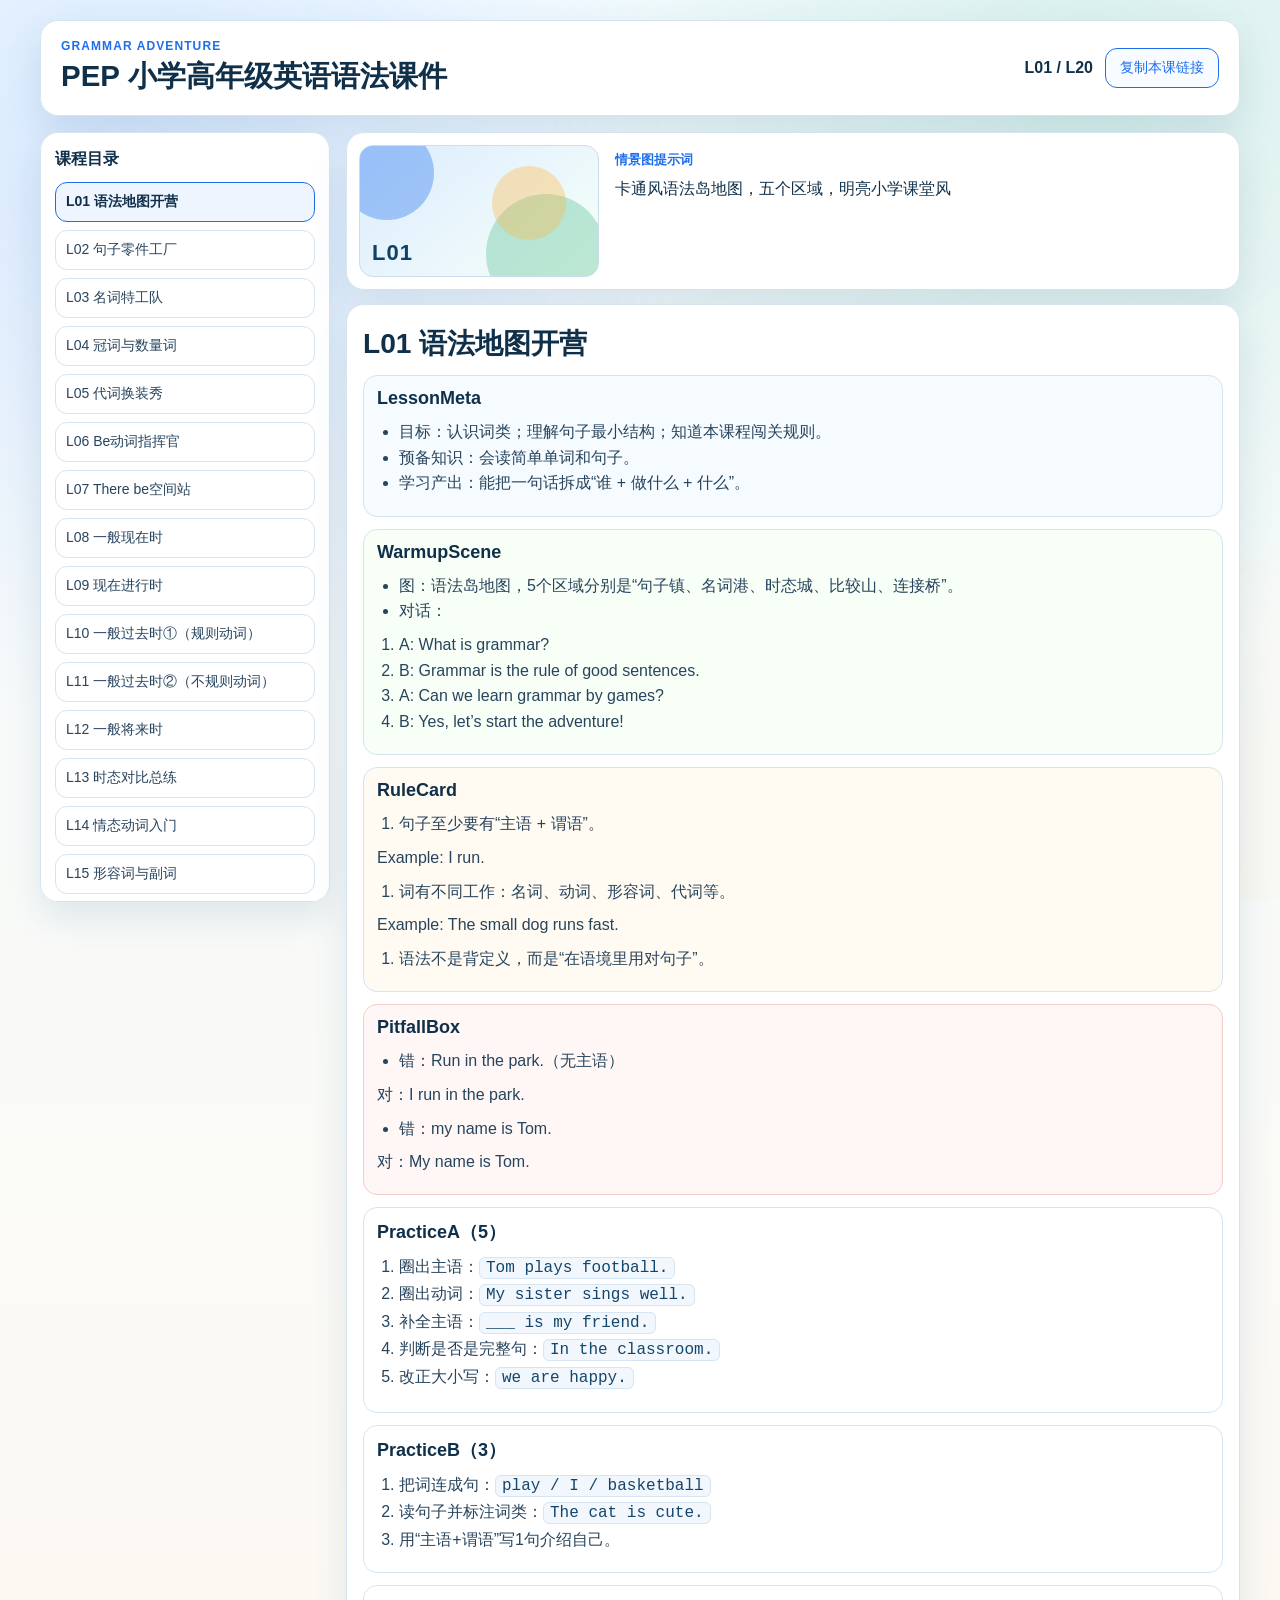
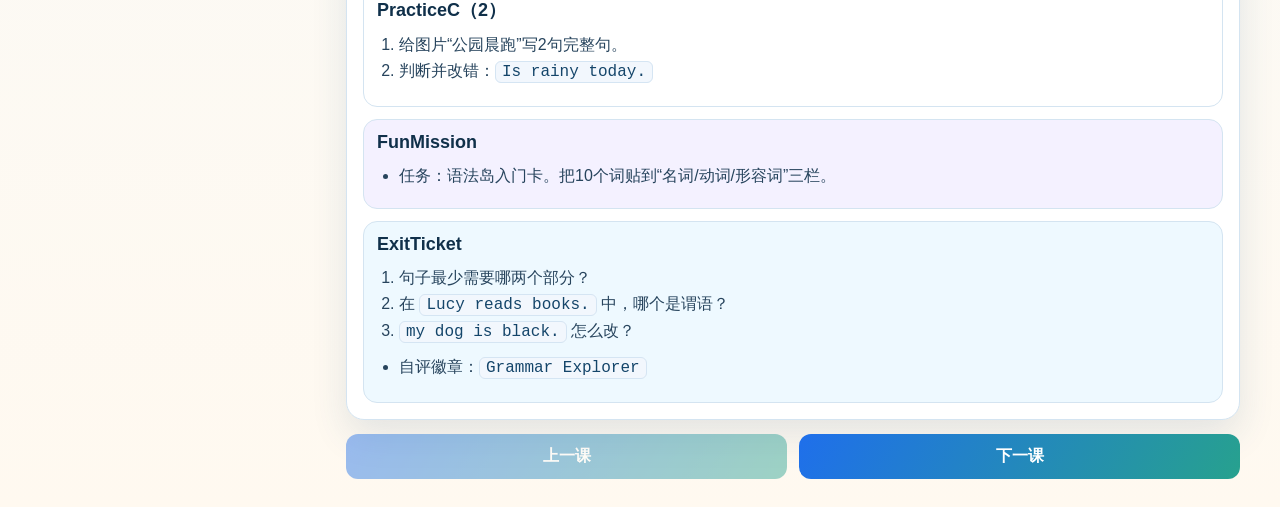
==== PEP_Grammar_Courseware/web/index.html @ ebc8aeed "Add PEP grammar web courseware and lesson materials" ====
<!doctype html>
<html lang="zh-CN">
<head>
  <meta charset="UTF-8">
  <meta name="viewport" content="width=device-width, initial-scale=1.0">
  <title>PEP 语法大冒险 · 小学高年级</title>
  <link rel="stylesheet" href="./styles.css">
</head>
<body>
  <div class="bg-layer" aria-hidden="true"></div>
  <div class="app-shell">
    <header class="topbar">
      <div class="brand">
        <p class="brand-kicker">Grammar Adventure</p>
        <h1>PEP 小学高年级英语语法课件</h1>
      </div>
      <div class="topbar-actions">
        <p id="progress-text" class="progress-text">L01 / L20</p>
        <button id="copy-link-btn" class="ghost-btn" type="button">复制本课链接</button>
      </div>
    </header>

    <div class="content-grid">
      <aside class="lesson-nav">
        <p class="nav-title">课程目录</p>
        <ul id="lesson-list" class="lesson-list"></ul>
      </aside>

      <main class="lesson-main">
        <section class="scene-banner">
          <div class="scene-visual">
            <div class="blob blob-a"></div>
            <div class="blob blob-b"></div>
            <div class="blob blob-c"></div>
            <p id="scene-id" class="scene-id">L01</p>
          </div>
          <div class="scene-meta">
            <p class="scene-label">情景图提示词</p>
            <p id="scene-prompt" class="scene-prompt"></p>
          </div>
        </section>

        <article class="lesson-paper">
          <header class="lesson-header">
            <h2 id="lesson-title"></h2>
          </header>
          <div id="lesson-content" class="lesson-content"></div>
        </article>

        <nav class="pager">
          <button id="prev-btn" class="page-btn" type="button">上一课</button>
          <button id="next-btn" class="page-btn" type="button">下一课</button>
        </nav>
      </main>
    </div>
  </div>

  <script src="./lessons-data.js"></script>
  <script src="./app.js"></script>
</body>
</html>
---- PEP_Grammar_Courseware/web/styles.css ----
:root {
  --bg-top: #f4fbff;
  --bg-bottom: #fff9f0;
  --ink-strong: #10304a;
  --ink-body: #27445d;
  --brand-main: #1f6feb;
  --brand-aux: #25a66a;
  --accent: #ffb43d;
  --danger: #e15a52;
  --card: #ffffff;
  --line: #d4e4f1;
  --shadow: 0 16px 36px rgba(30, 84, 122, 0.12);
}

* {
  box-sizing: border-box;
}

body {
  margin: 0;
  font-family: "Trebuchet MS", "Segoe UI", "PingFang SC", "Microsoft YaHei", sans-serif;
  color: var(--ink-body);
  background: linear-gradient(180deg, var(--bg-top), var(--bg-bottom));
  min-height: 100vh;
}

.bg-layer {
  position: fixed;
  inset: 0;
  background:
    radial-gradient(circle at 10% 20%, rgba(43, 127, 255, 0.15), transparent 40%),
    radial-gradient(circle at 85% 10%, rgba(66, 184, 131, 0.16), transparent 42%),
    radial-gradient(circle at 70% 90%, rgba(255, 176, 32, 0.12), transparent 40%);
  z-index: -1;
}

.app-shell {
  width: min(1200px, 94vw);
  margin: 20px auto 28px;
}

.topbar {
  background: var(--card);
  border: 1px solid var(--line);
  border-radius: 18px;
  padding: 18px 20px;
  display: flex;
  gap: 20px;
  justify-content: space-between;
  align-items: center;
  box-shadow: var(--shadow);
}

.brand-kicker {
  margin: 0 0 4px;
  font-size: 12px;
  letter-spacing: 1.1px;
  color: var(--brand-main);
  text-transform: uppercase;
  font-weight: 700;
}

.brand h1 {
  margin: 0;
  color: var(--ink-strong);
  font-size: clamp(20px, 2.3vw, 30px);
}

.topbar-actions {
  display: flex;
  align-items: center;
  gap: 12px;
}

.progress-text {
  margin: 0;
  color: var(--ink-strong);
  font-weight: 700;
}

.ghost-btn {
  border: 1px solid var(--brand-main);
  color: var(--brand-main);
  background: #f8fbff;
  border-radius: 12px;
  padding: 10px 14px;
  font-size: 14px;
  cursor: pointer;
}

.ghost-btn:hover {
  background: #ecf5ff;
}

.content-grid {
  margin-top: 16px;
  display: grid;
  grid-template-columns: 290px 1fr;
  gap: 16px;
}

.lesson-nav {
  background: var(--card);
  border: 1px solid var(--line);
  border-radius: 18px;
  padding: 16px 14px;
  box-shadow: var(--shadow);
  max-height: calc(100vh - 130px);
  overflow: auto;
}

.nav-title {
  margin: 0 0 12px;
  font-weight: 700;
  color: var(--ink-strong);
}

.lesson-list {
  list-style: none;
  margin: 0;
  padding: 0;
  display: grid;
  gap: 8px;
}

.lesson-link {
  display: block;
  width: 100%;
  text-align: left;
  border: 1px solid var(--line);
  background: #fff;
  border-radius: 12px;
  padding: 10px;
  cursor: pointer;
  color: var(--ink-body);
  font-size: 14px;
}

.lesson-link:hover {
  border-color: var(--brand-main);
}

.lesson-link.active {
  border-color: var(--brand-main);
  background: #eef5ff;
  color: var(--ink-strong);
  font-weight: 700;
}

.lesson-main {
  display: grid;
  gap: 14px;
}

.scene-banner {
  background: var(--card);
  border: 1px solid var(--line);
  border-radius: 18px;
  padding: 12px;
  display: grid;
  grid-template-columns: 240px 1fr;
  gap: 14px;
  box-shadow: var(--shadow);
}

.scene-visual {
  min-height: 132px;
  position: relative;
  border-radius: 14px;
  overflow: hidden;
  background: linear-gradient(140deg, #dcecff, #f6fff8);
  border: 1px solid #c9ddef;
}

.scene-id {
  position: absolute;
  left: 12px;
  bottom: 10px;
  margin: 0;
  font-size: 22px;
  font-weight: 800;
  color: #0f4166;
  letter-spacing: 1px;
}

.blob {
  position: absolute;
  border-radius: 50%;
}

.blob-a {
  width: 94px;
  height: 94px;
  background: rgba(31, 111, 235, 0.36);
  top: -20px;
  left: -20px;
}

.blob-b {
  width: 120px;
  height: 120px;
  background: rgba(66, 184, 131, 0.32);
  bottom: -38px;
  right: -8px;
}

.blob-c {
  width: 74px;
  height: 74px;
  background: rgba(255, 180, 61, 0.34);
  top: 20px;
  right: 32px;
}

.scene-meta {
  padding: 6px 2px;
}

.scene-label {
  margin: 0;
  font-size: 13px;
  color: var(--brand-main);
  font-weight: 700;
}

.scene-prompt {
  margin: 8px 0 0;
  line-height: 1.55;
  color: var(--ink-strong);
}

.lesson-paper {
  background: var(--card);
  border: 1px solid var(--line);
  border-radius: 18px;
  padding: 16px;
  box-shadow: var(--shadow);
}

.lesson-header h2 {
  margin: 4px 0 12px;
  color: var(--ink-strong);
  font-size: clamp(22px, 2.2vw, 30px);
}

.lesson-content {
  display: grid;
  gap: 12px;
}

.section-card {
  border: 1px solid var(--line);
  border-radius: 14px;
  padding: 12px 13px;
  background: #fff;
}

.section-card h3 {
  margin: 0 0 10px;
  color: var(--ink-strong);
  font-size: 18px;
}

.section-card p {
  margin: 7px 0;
  line-height: 1.6;
}

.section-card ul,
.section-card ol {
  margin: 8px 0 8px 22px;
  padding: 0;
  line-height: 1.6;
}

.section-card code {
  background: #f2f7fd;
  color: #14456a;
  border: 1px solid #d5e5f3;
  border-radius: 6px;
  padding: 1px 6px;
  font-family: Consolas, "Courier New", monospace;
}

.section-lessonmeta {
  background: #f5fbff;
}

.section-warmupscene {
  background: #f8fff7;
}

.section-rulecard {
  background: #fffaf2;
}

.section-pitfallbox {
  background: #fff7f6;
  border-color: #f3cdc8;
}

.section-funmission {
  background: #f4f1ff;
}

.section-exitticket {
  background: #eef9ff;
}

.pager {
  display: flex;
  justify-content: space-between;
  gap: 12px;
}

.page-btn {
  flex: 1;
  border: none;
  border-radius: 12px;
  padding: 12px;
  font-size: 16px;
  font-weight: 700;
  color: #fff;
  background: linear-gradient(120deg, var(--brand-main), #27a18e);
  cursor: pointer;
}

.page-btn[disabled] {
  opacity: 0.45;
  cursor: not-allowed;
}

@media (max-width: 1000px) {
  .content-grid {
    grid-template-columns: 1fr;
  }

  .lesson-nav {
    max-height: 260px;
  }
}

@media (max-width: 700px) {
  .topbar {
    flex-direction: column;
    align-items: flex-start;
  }

  .topbar-actions {
    width: 100%;
    justify-content: space-between;
  }

  .scene-banner {
    grid-template-columns: 1fr;
  }
}
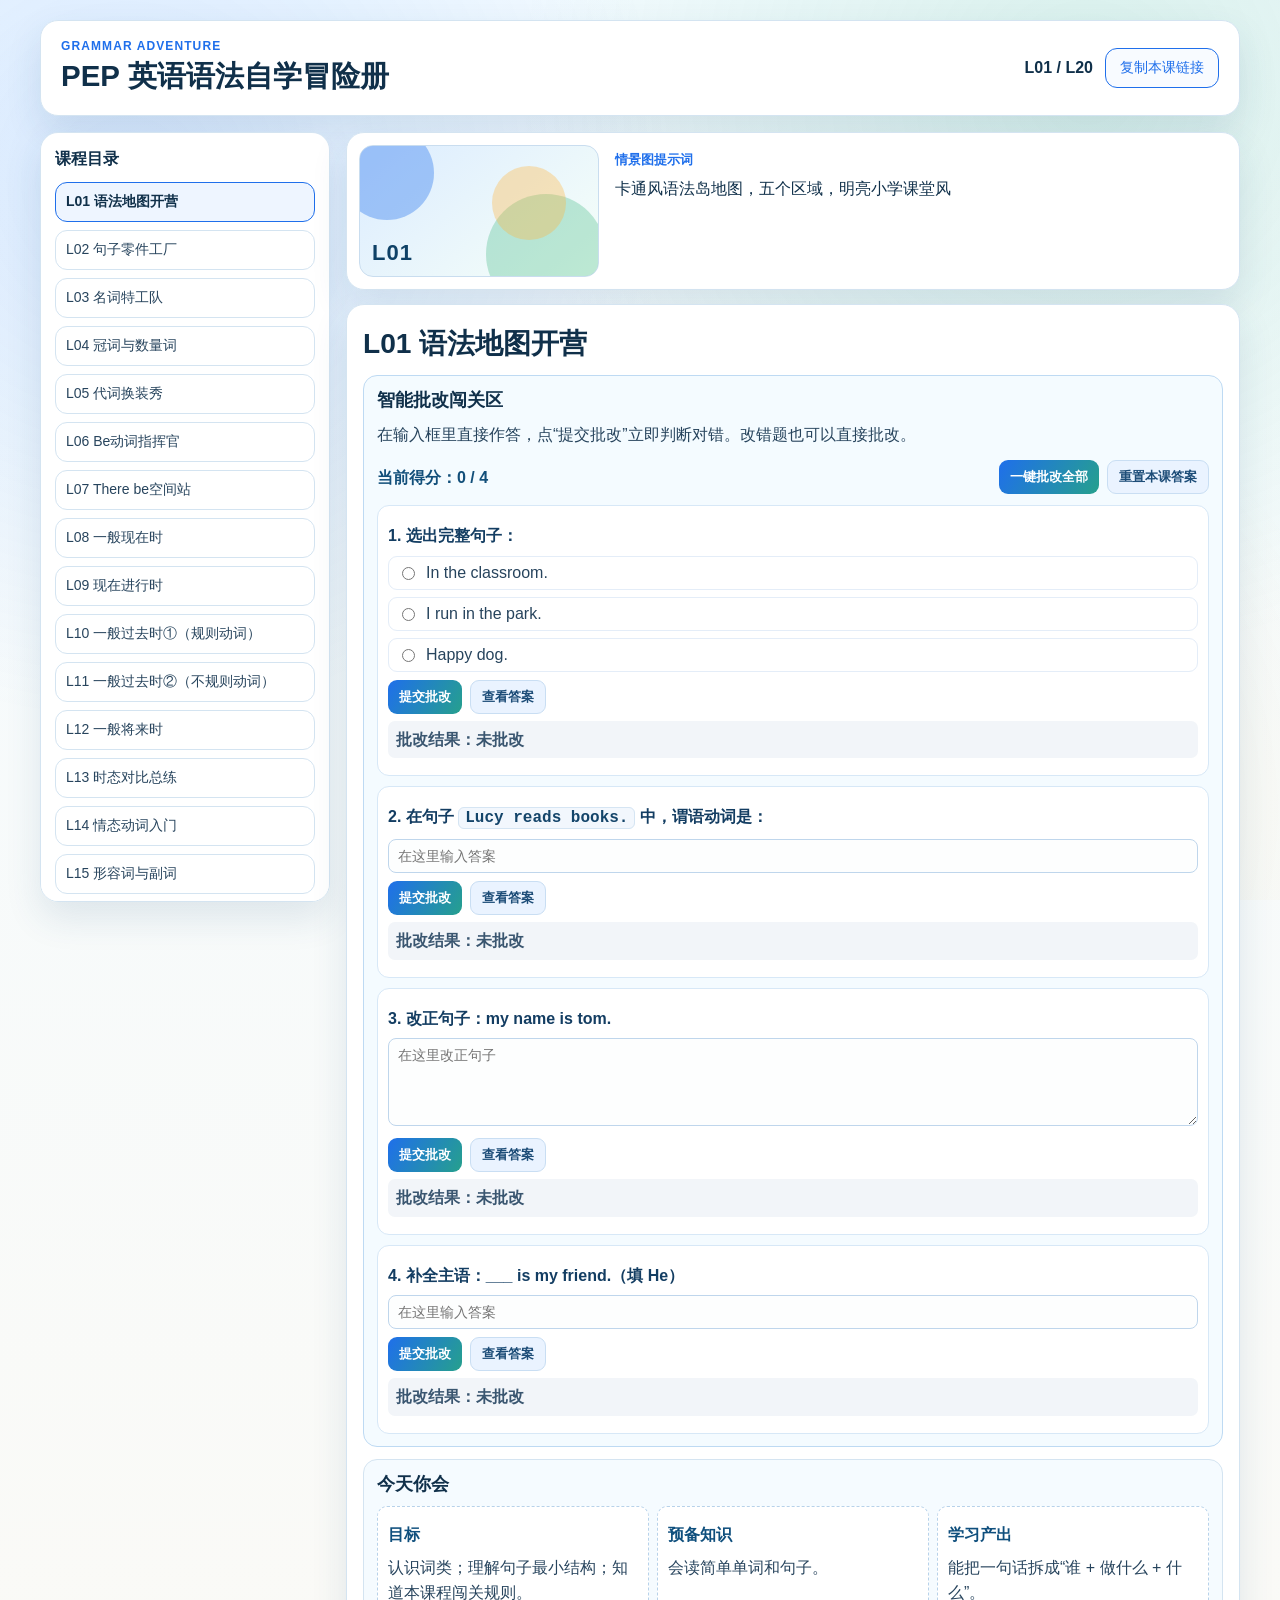
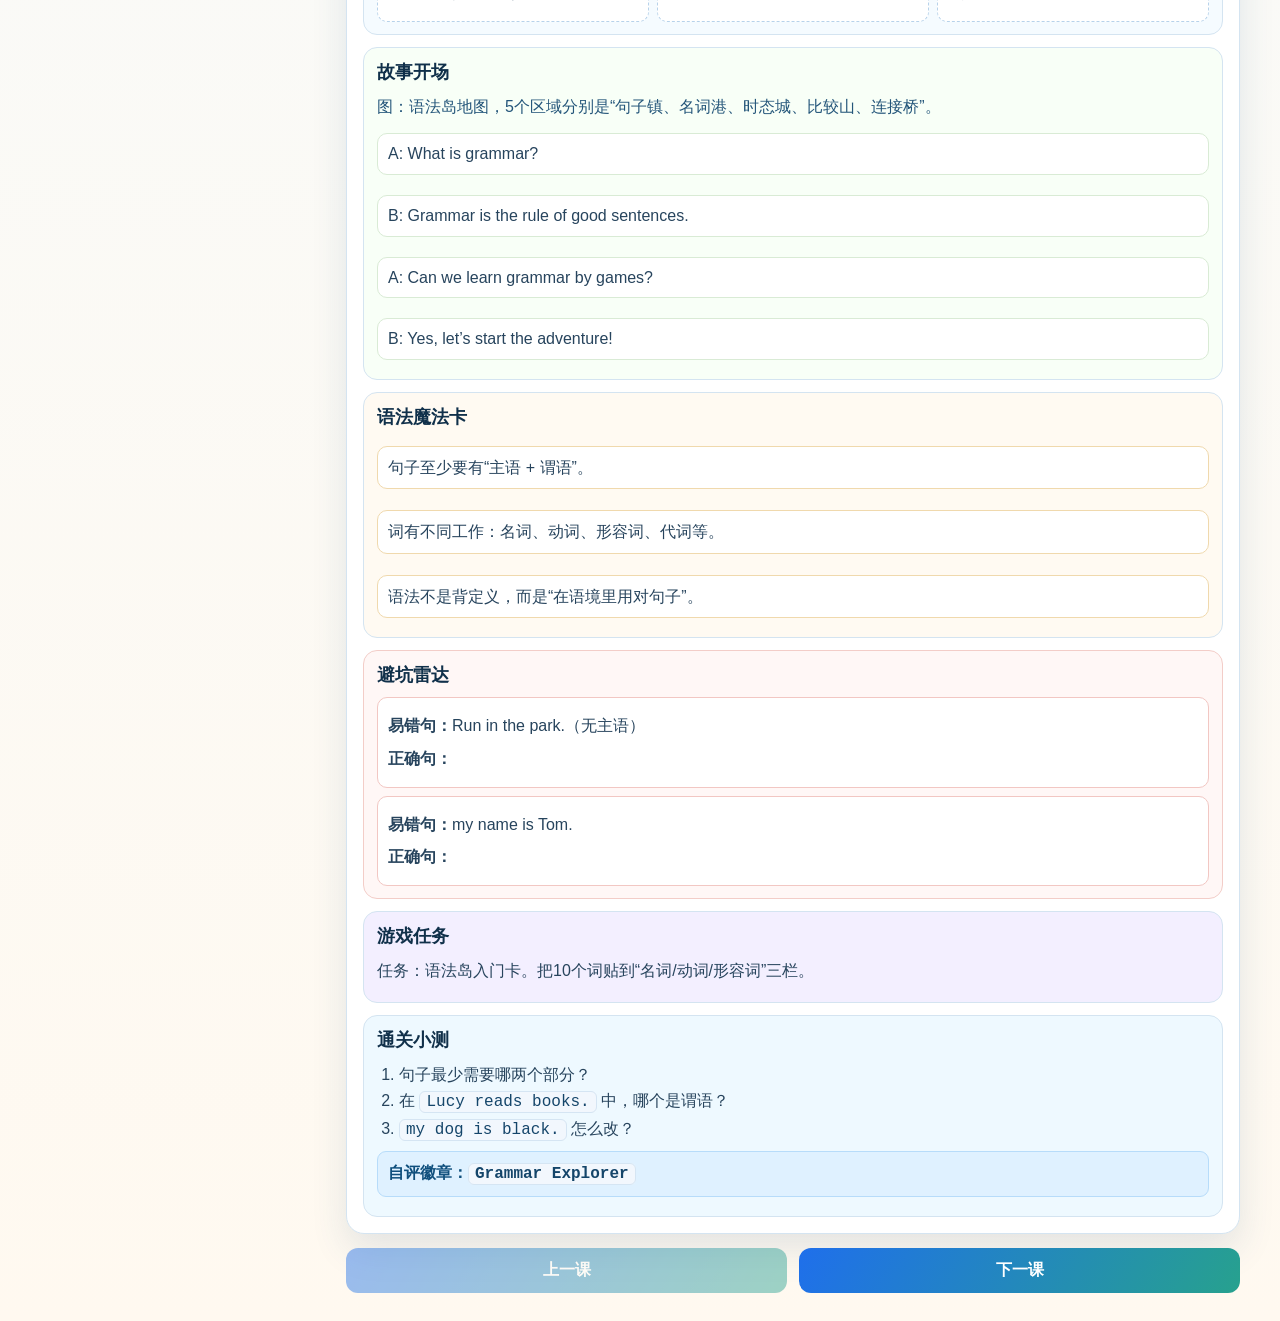
==== commit 2a56b75a: "Add auto-graded interactive quiz mode for student self-study web app" ====
--- a/PEP_Grammar_Courseware/web/index.html
+++ b/PEP_Grammar_Courseware/web/index.html
@@ -12,7 +12,7 @@
     <header class="topbar">
       <div class="brand">
         <p class="brand-kicker">Grammar Adventure</p>
-        <h1>PEP 小学高年级英语语法课件</h1>
+        <h1>PEP 英语语法自学冒险册</h1>
       </div>
       <div class="topbar-actions">
         <p id="progress-text" class="progress-text">L01 / L20</p>
@@ -56,7 +56,7 @@
   </div>
 
   <script src="./lessons-data.js"></script>
+  <script src="./quiz-bank.js"></script>
   <script src="./app.js"></script>
 </body>
 </html>
-
--- a/PEP_Grammar_Courseware/web/styles.css
+++ b/PEP_Grammar_Courseware/web/styles.css
@@ -134,6 +134,10 @@
   cursor: pointer;
   color: var(--ink-body);
   font-size: 14px;
+  display: flex;
+  justify-content: space-between;
+  gap: 8px;
+  align-items: center;
 }
 
 .lesson-link:hover {
@@ -144,6 +148,16 @@
   border-color: var(--brand-main);
   background: #eef5ff;
   color: var(--ink-strong);
+  font-weight: 700;
+}
+
+.lesson-text {
+  flex: 1;
+}
+
+.done-mark {
+  font-size: 12px;
+  color: #1a8f5c;
   font-weight: 700;
 }
 
@@ -266,6 +280,280 @@
   line-height: 1.6;
 }
 
+.section-studyflow {
+  background: #f3f9ff;
+}
+
+.study-steps {
+  display: grid;
+  grid-template-columns: repeat(auto-fit, minmax(180px, 1fr));
+  gap: 8px;
+  margin-top: 8px;
+}
+
+.study-step {
+  display: flex;
+  gap: 8px;
+  align-items: center;
+  border: 1px solid #d1e4f4;
+  border-radius: 10px;
+  background: #fff;
+  padding: 8px 10px;
+}
+
+.done-btn {
+  margin-top: 10px;
+  border: none;
+  border-radius: 10px;
+  background: linear-gradient(125deg, #1f6feb, #2bb38c);
+  color: #fff;
+  padding: 8px 14px;
+  font-weight: 700;
+  cursor: pointer;
+}
+
+.goal-grid {
+  display: grid;
+  grid-template-columns: repeat(auto-fit, minmax(220px, 1fr));
+  gap: 8px;
+}
+
+.goal-item {
+  border: 1px dashed #b7d2ea;
+  border-radius: 10px;
+  padding: 8px 10px;
+  background: #fff;
+}
+
+.goal-key {
+  color: #0f4f7d;
+  font-weight: 700;
+}
+
+.scene-desc {
+  color: #24567a;
+}
+
+.chat-list {
+  display: grid;
+  gap: 6px;
+}
+
+.chat-line {
+  border-radius: 10px;
+  background: #fff;
+  border: 1px solid #d9ebd5;
+  padding: 7px 10px;
+}
+
+.rule-list {
+  display: grid;
+  gap: 7px;
+}
+
+.rule-item {
+  background: #fff;
+  border: 1px solid #f0d9ad;
+  border-radius: 10px;
+  padding: 8px 10px;
+}
+
+.pit-grid {
+  display: grid;
+  gap: 8px;
+}
+
+.pit-item {
+  background: #fff;
+  border: 1px solid #f2c7c3;
+  border-radius: 10px;
+  padding: 8px 10px;
+}
+
+.section-practice {
+  background: #f9f9ff;
+}
+
+.section-autoquiz {
+  background: #f4fbff;
+  border-color: #bedaf3;
+}
+
+.quiz-toolbar {
+  display: flex;
+  justify-content: space-between;
+  gap: 10px;
+  align-items: center;
+  flex-wrap: wrap;
+  margin: 10px 0 8px;
+}
+
+.quiz-score {
+  margin: 0;
+  font-weight: 700;
+  color: #124f7a;
+}
+
+.quiz-tools {
+  display: flex;
+  gap: 8px;
+  flex-wrap: wrap;
+}
+
+.mini-btn {
+  border: none;
+  border-radius: 9px;
+  background: linear-gradient(120deg, #1f6feb, #26a08d);
+  color: #fff;
+  font-size: 13px;
+  font-weight: 700;
+  padding: 7px 11px;
+  cursor: pointer;
+}
+
+.mini-btn.light {
+  background: #eaf3ff;
+  color: #1d4d78;
+  border: 1px solid #c9def3;
+}
+
+.quiz-list {
+  display: grid;
+  gap: 10px;
+}
+
+.quiz-card {
+  background: #fff;
+  border: 1px solid #d7e8f7;
+  border-radius: 12px;
+  padding: 10px;
+}
+
+.quiz-title {
+  margin: 0 0 8px;
+  color: #133d62;
+  font-weight: 700;
+}
+
+.quiz-options {
+  display: grid;
+  gap: 7px;
+}
+
+.quiz-option {
+  display: flex;
+  gap: 8px;
+  align-items: flex-start;
+  border: 1px solid #e4edf8;
+  border-radius: 9px;
+  padding: 7px 8px;
+}
+
+.quiz-option input {
+  margin-top: 3px;
+}
+
+.quiz-input,
+.quiz-textarea {
+  width: 100%;
+  border: 1px solid #bfd6ec;
+  border-radius: 8px;
+  padding: 8px 9px;
+  font-size: 14px;
+  color: #1d4568;
+  background: #fdfefe;
+}
+
+.quiz-textarea {
+  min-height: 88px;
+  resize: vertical;
+}
+
+.quiz-actions {
+  display: flex;
+  gap: 8px;
+  flex-wrap: wrap;
+  margin-top: 8px;
+}
+
+.quiz-feedback {
+  margin: 8px 0 0;
+  padding: 6px 8px;
+  border-radius: 7px;
+  background: #f2f5f9;
+  color: #3a5670;
+  font-weight: 600;
+}
+
+.quiz-feedback.correct {
+  background: #e8fbef;
+  color: #1c7e49;
+}
+
+.quiz-feedback.wrong {
+  background: #fff0ef;
+  color: #b94d44;
+}
+
+.quiz-answer {
+  margin: 7px 0 0;
+  color: #1c5582;
+  font-weight: 600;
+}
+
+.practice-block {
+  border: 1px solid #d7dcf2;
+  border-radius: 12px;
+  background: #fff;
+  padding: 10px;
+  margin-bottom: 10px;
+}
+
+.practice-block h4 {
+  margin: 0 0 8px;
+  color: #153f6b;
+}
+
+.practice-list {
+  display: grid;
+  gap: 8px;
+}
+
+.practice-item {
+  display: flex;
+  gap: 8px;
+  align-items: flex-start;
+  border: 1px solid #e4eaf4;
+  border-radius: 9px;
+  padding: 7px 8px;
+}
+
+.practice-item input {
+  margin-top: 3px;
+}
+
+.selfcheck {
+  margin-top: 8px;
+  border-top: 1px dashed #d4deec;
+  padding-top: 6px;
+}
+
+.selfcheck summary {
+  cursor: pointer;
+  color: #1f5f95;
+  font-weight: 700;
+}
+
+.badge-line {
+  margin-top: 10px;
+  padding: 8px 10px;
+  border-radius: 9px;
+  background: #dff1ff;
+  border: 1px solid #b7dcfa;
+  color: #0f4f7d;
+  font-weight: 700;
+}
+
 .section-card ul,
 .section-card ol {
   margin: 8px 0 8px 22px;
@@ -300,7 +588,7 @@
 }
 
 .section-funmission {
-  background: #f4f1ff;
+  background: #f3efff;
 }
 
 .section-exitticket {
@@ -355,4 +643,3 @@
     grid-template-columns: 1fr;
   }
 }
-
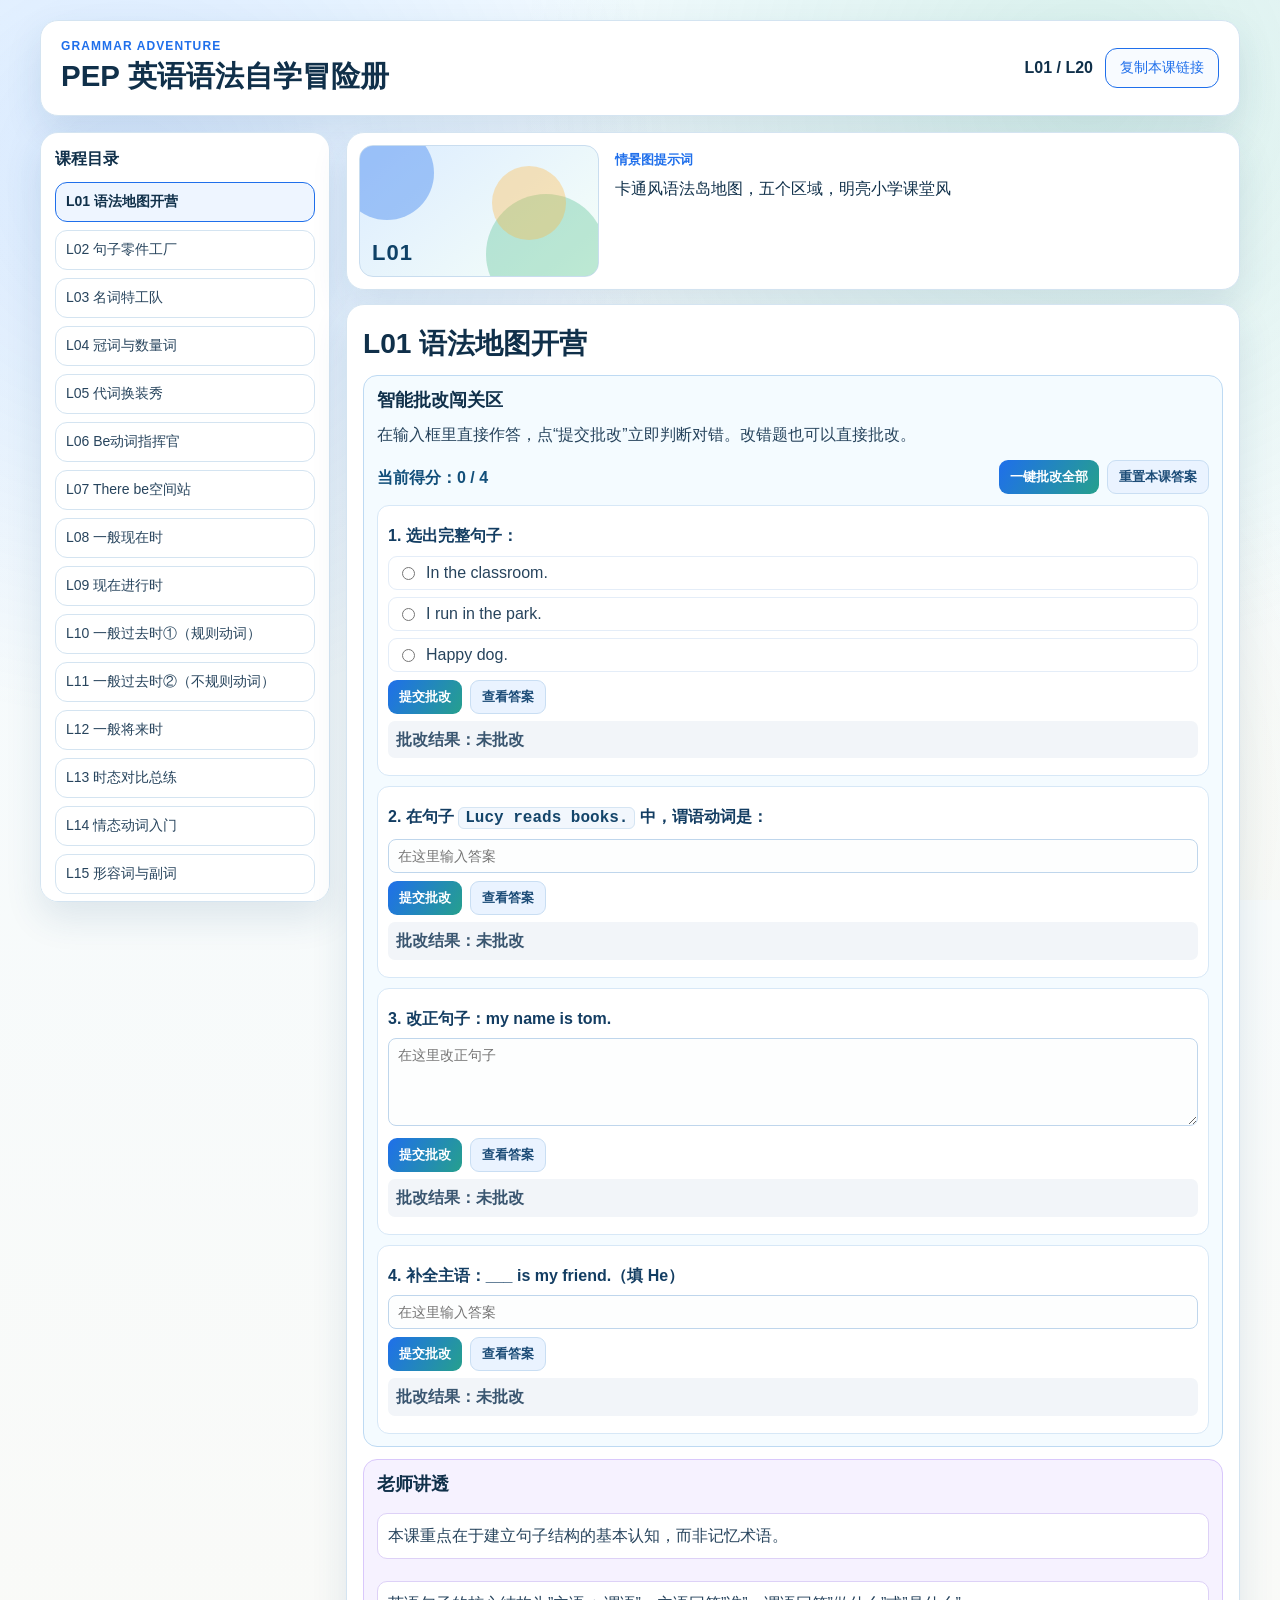
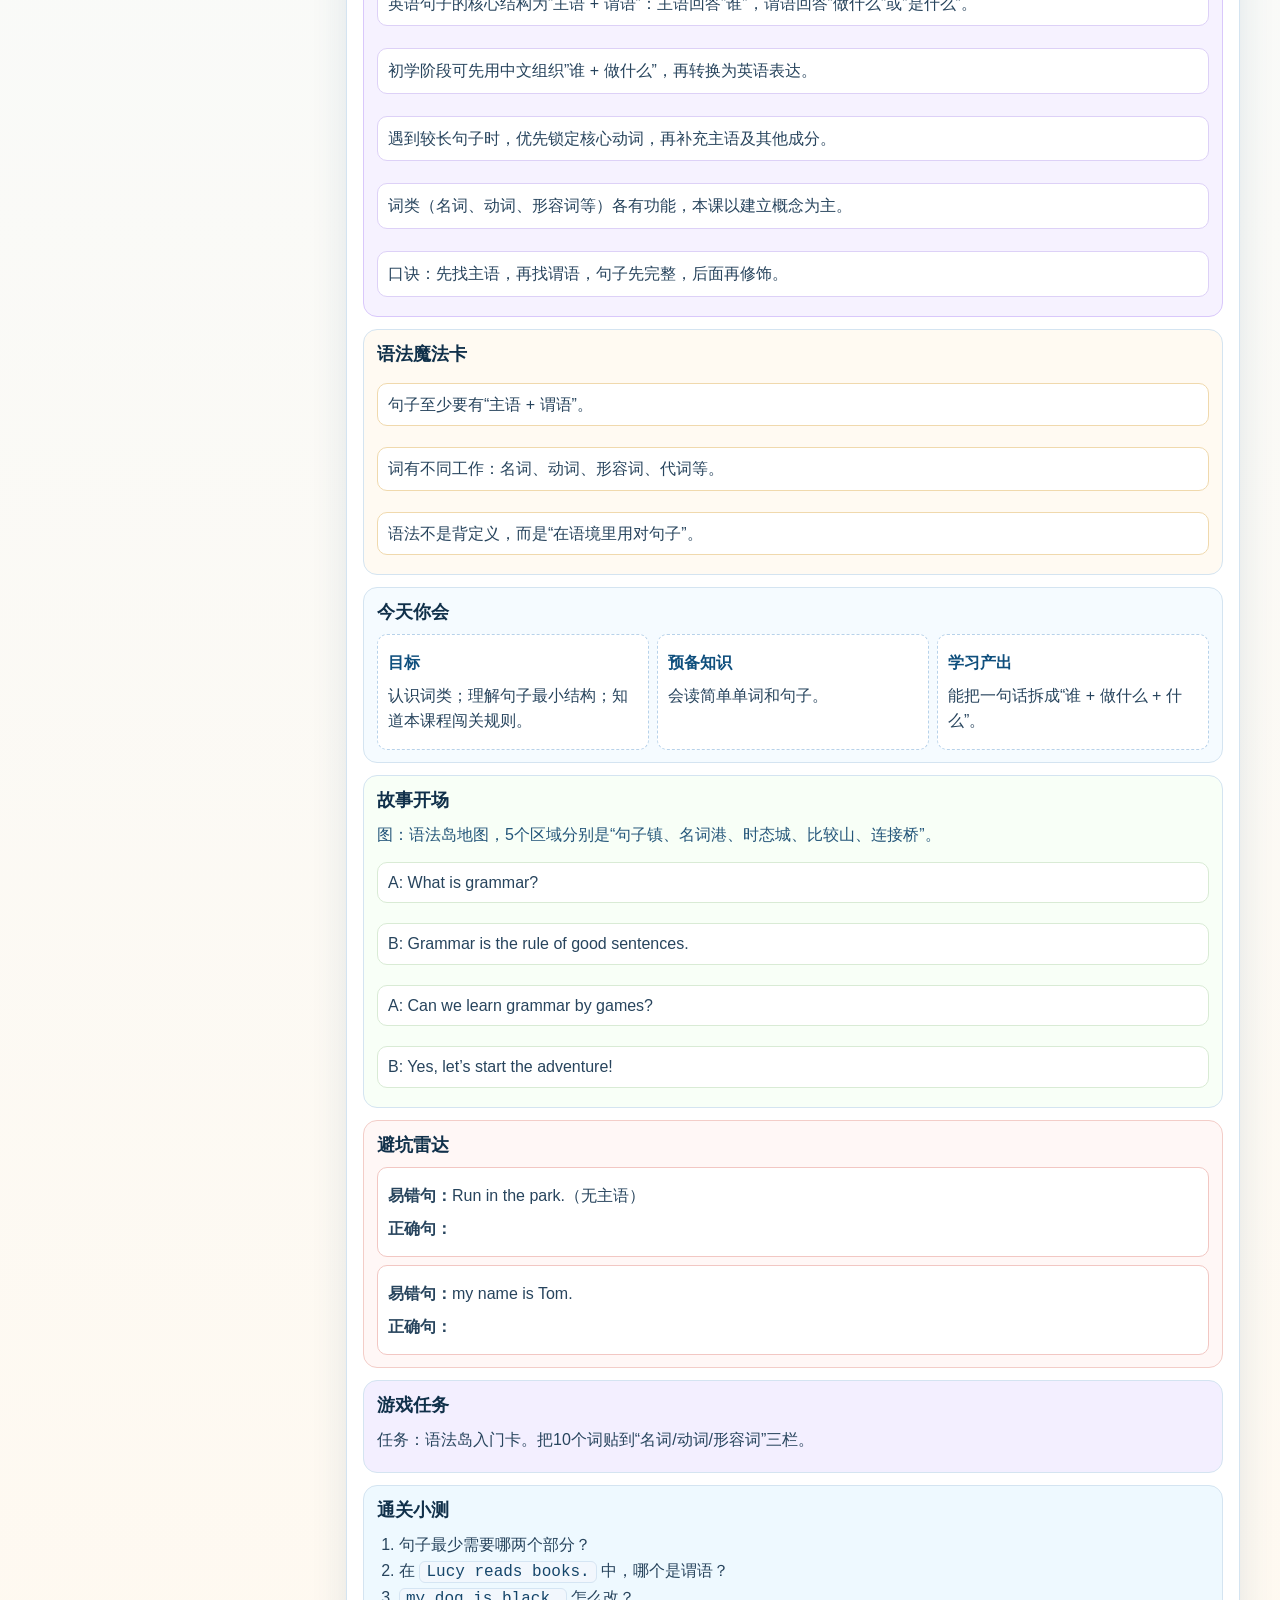
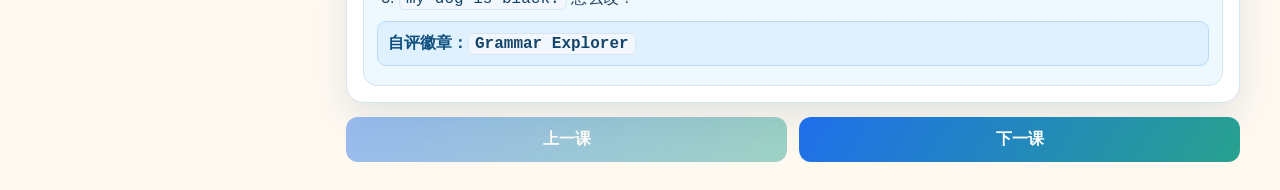
==== commit 7680e45f: "Reorder lesson sections and formalize teacher explanations - Move TeacherTalk and RuleCard to the to" ====
--- a/PEP_Grammar_Courseware/web/index.html
+++ b/PEP_Grammar_Courseware/web/index.html
@@ -55,8 +55,8 @@
     </div>
   </div>
 
-  <script src="./lessons-data.js"></script>
-  <script src="./quiz-bank.js"></script>
-  <script src="./app.js"></script>
+  <script src="./lessons-data.js?v=20260527a"></script>
+  <script src="./quiz-bank.js?v=20260527a"></script>
+  <script src="./app.js?v=20260527a"></script>
 </body>
 </html>
--- a/PEP_Grammar_Courseware/web/styles.css
+++ b/PEP_Grammar_Courseware/web/styles.css
@@ -582,6 +582,25 @@
   background: #fffaf2;
 }
 
+.section-teachertalk {
+  background: #f6f2ff;
+  border-color: #d9c8fb;
+}
+
+.teacher-talk-list {
+  display: grid;
+  gap: 8px;
+}
+
+.teacher-talk-item {
+  margin: 0;
+  padding: 9px 10px;
+  border-radius: 10px;
+  background: #fff;
+  border: 1px solid #ddd1f7;
+  line-height: 1.65;
+}
+
 .section-pitfallbox {
   background: #fff7f6;
   border-color: #f3cdc8;
